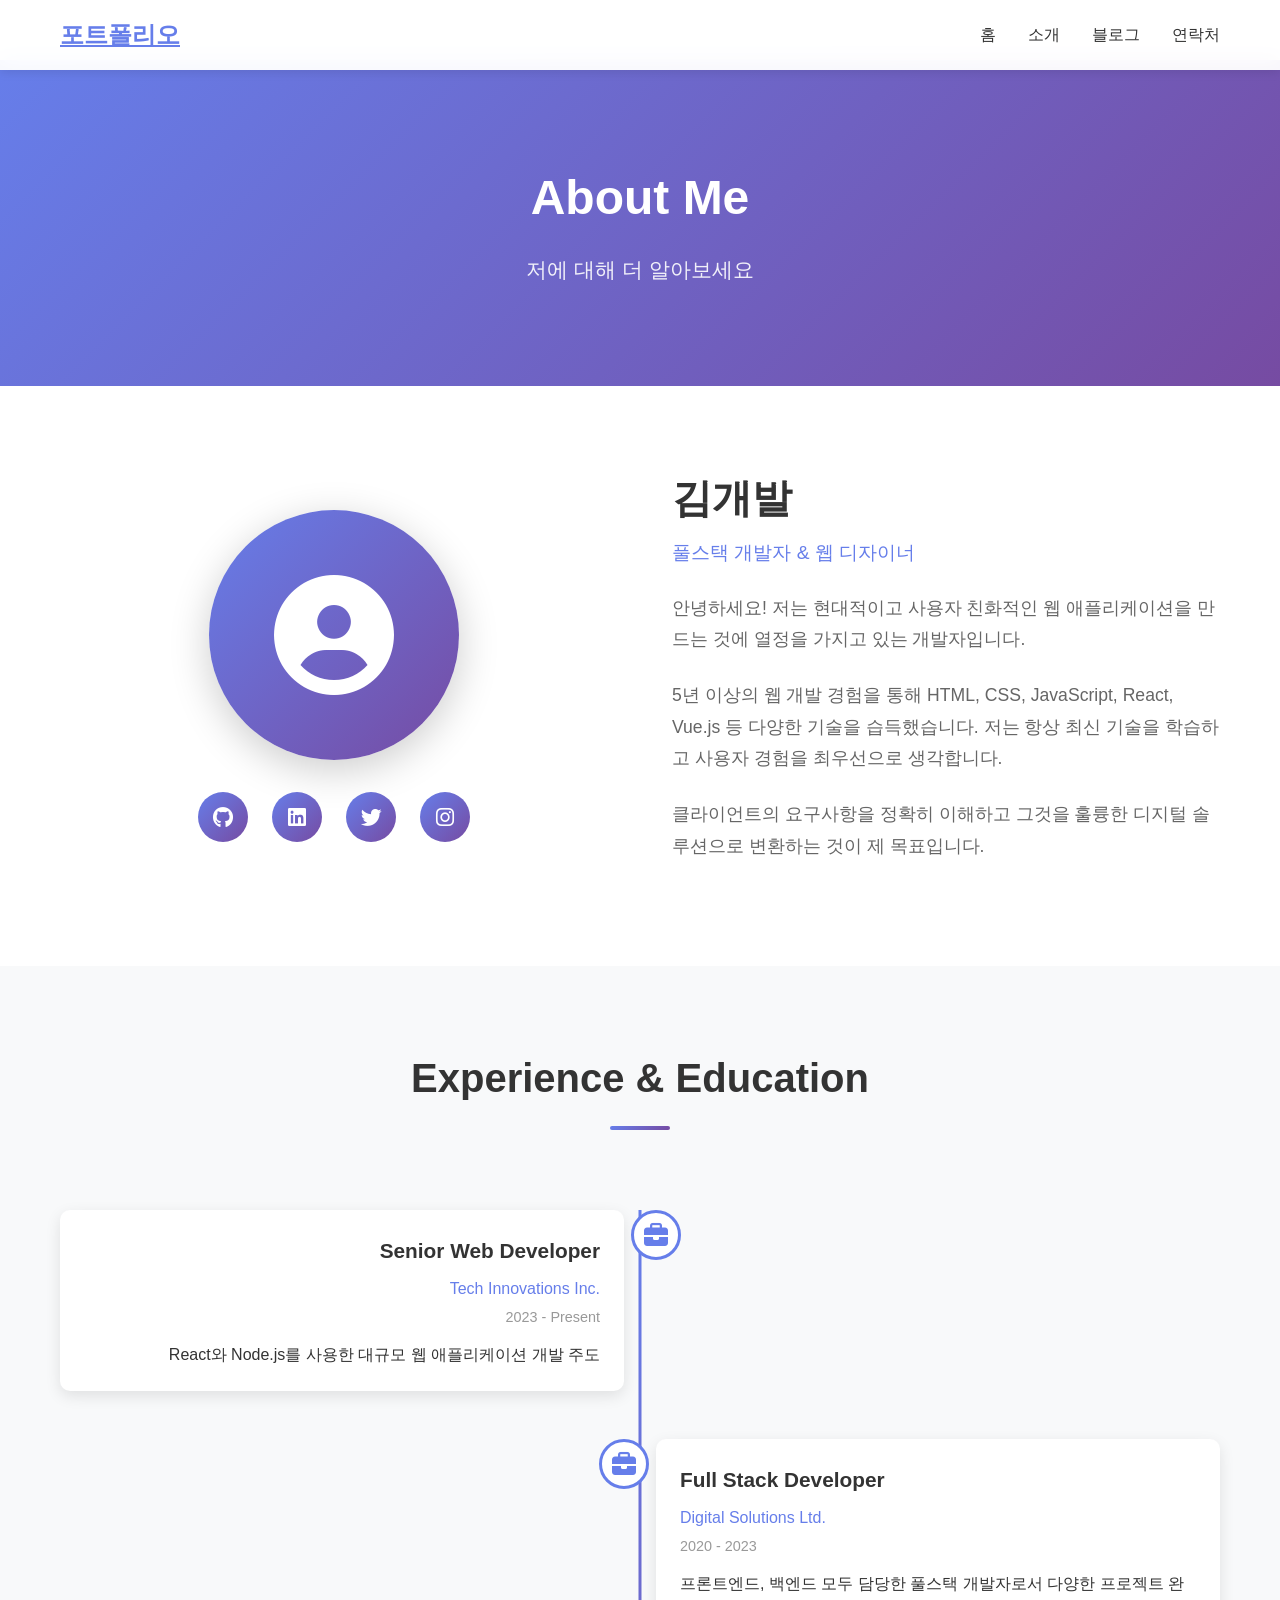
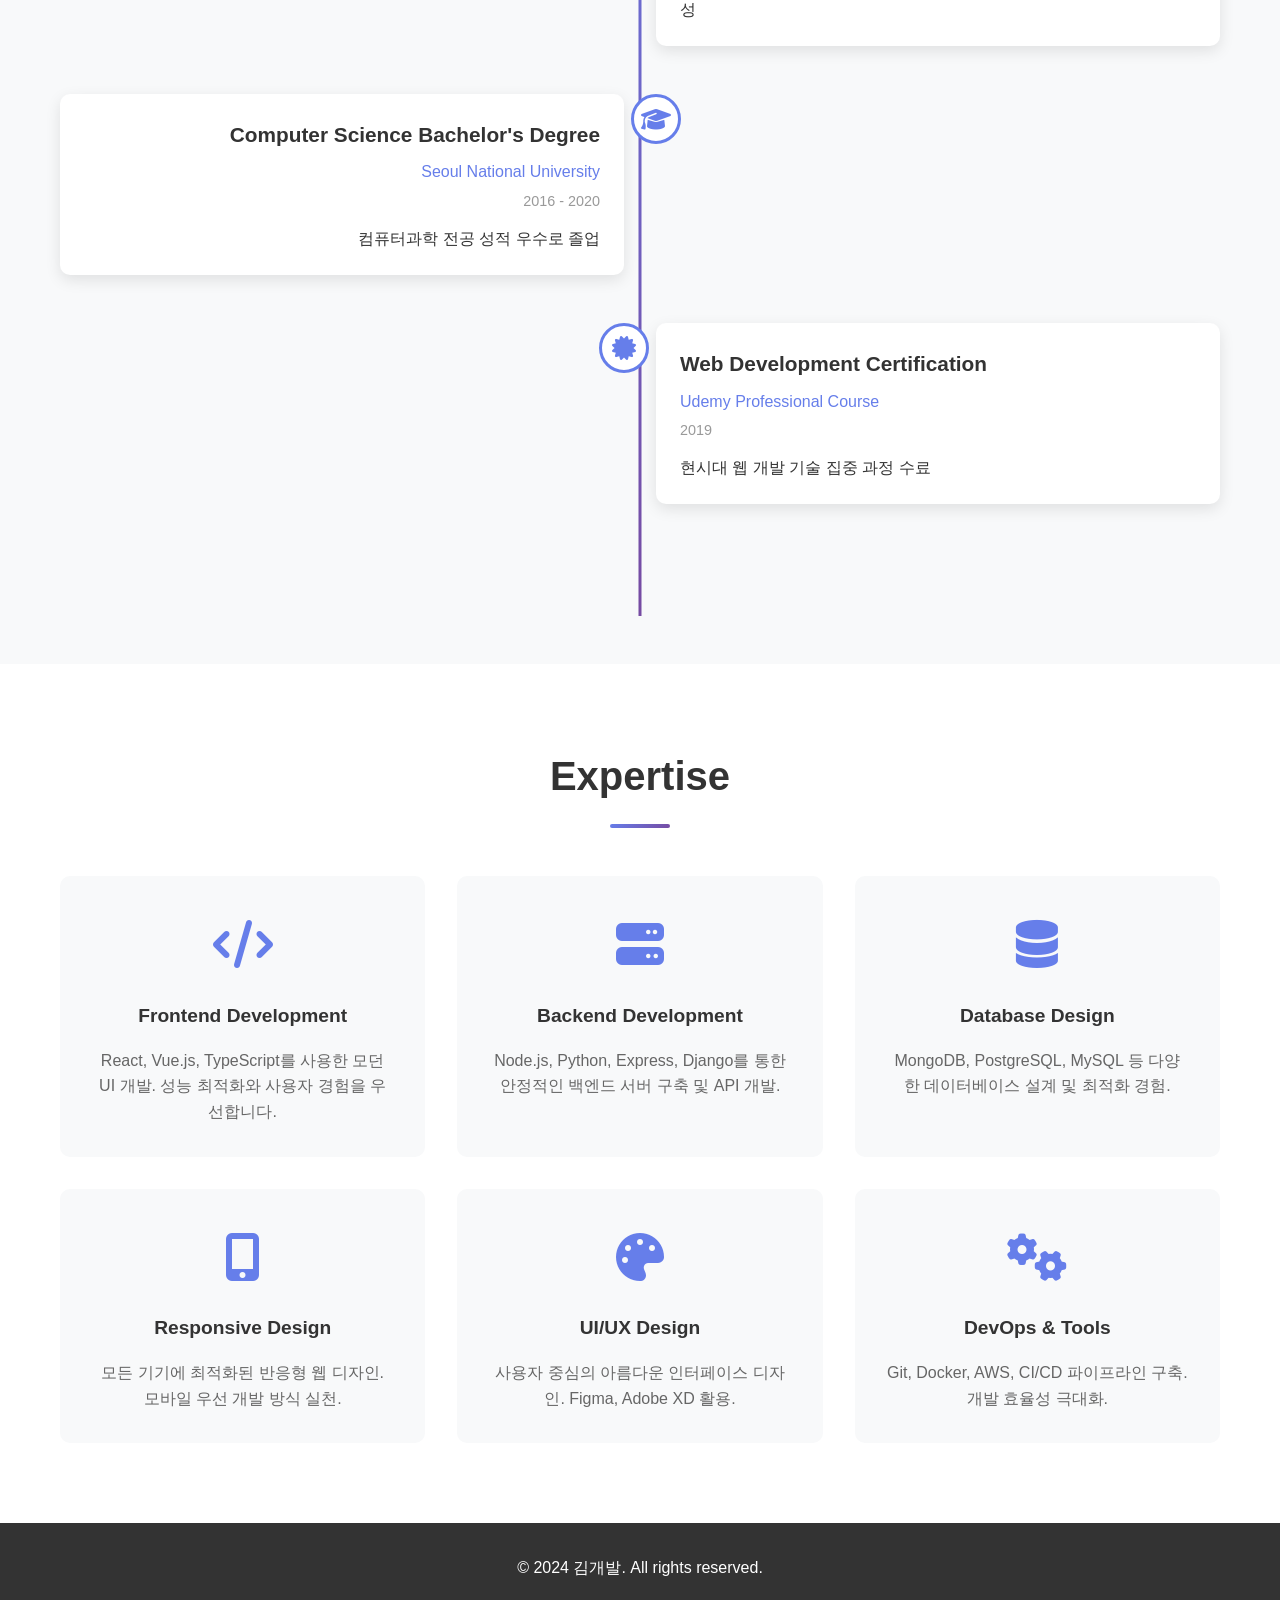
==== about.html @ 63e697e4 "first commit" ====
<!DOCTYPE html>
<html lang="ko">
<head>
    <meta charset="UTF-8">
    <meta name="viewport" content="width=device-width, initial-scale=1.0">
    <title>About Me | 포트폴리오</title>
    <link rel="stylesheet" href="https://cdnjs.cloudflare.com/ajax/libs/font-awesome/6.4.0/css/all.min.css">
    <link rel="stylesheet" href="styles.css">
    <link rel="stylesheet" href="css/pages.css">
</head>
<body>
    <!-- 네비게이션 바 -->
    <nav class="navbar">
        <div class="container">
            <a href="index.html" class="logo">포트폴리오</a>
            <ul class="nav-links">
                <li><a href="index.html">홈</a></li>
                <li><a href="about.html" class="active">소개</a></li>
                <li><a href="blog.html">블로그</a></li>
                <li><a href="contact.html">연락처</a></li>
            </ul>
        </div>
    </nav>

    <!-- 페이지 헤더 -->
    <section class="page-header">
        <h1>About Me</h1>
        <p>저에 대해 더 알아보세요</p>
    </section>

    <main>
        <!-- 개인 소개 -->
        <section class="about-detail">
            <div class="container">
                <div class="about-grid">
                    <div class="about-left">
                        <div class="profile-image-large">
                            <i class="fas fa-user-circle"></i>
                        </div>
                        <div class="social-links-about">
                            <a href="#" class="social-link-about"><i class="fab fa-github"></i></a>
                            <a href="#" class="social-link-about"><i class="fab fa-linkedin"></i></a>
                            <a href="#" class="social-link-about"><i class="fab fa-twitter"></i></a>
                            <a href="#" class="social-link-about"><i class="fab fa-instagram"></i></a>
                        </div>
                    </div>
                    <div class="about-right">
                        <h2>김개발</h2>
                        <p class="sub-title">풀스택 개발자 & 웹 디자이너</p>
                        <p class="description">
                            안녕하세요! 저는 현대적이고 사용자 친화적인 웹 애플리케이션을 만드는 것에 열정을 가지고 있는 개발자입니다.
                        </p>
                        <p class="description">
                            5년 이상의 웹 개발 경험을 통해 HTML, CSS, JavaScript, React, Vue.js 등 다양한 기술을 습득했습니다. 저는 항상 최신 기술을 학습하고 사용자 경험을 최우선으로 생각합니다.
                        </p>
                        <p class="description">
                            클라이언트의 요구사항을 정확히 이해하고 그것을 훌륭한 디지털 솔루션으로 변환하는 것이 제 목표입니다.
                        </p>
                    </div>
                </div>
            </div>
        </section>

        <!-- 경력 및 교육 -->
        <section class="timeline-section">
            <div class="container">
                <h2 class="section-title">Experience & Education</h2>
                <div class="timeline">
                    <div class="timeline-item">
                        <div class="timeline-marker">
                            <i class="fas fa-briefcase"></i>
                        </div>
                        <div class="timeline-content">
                            <h3>Senior Web Developer</h3>
                            <p class="timeline-company">Tech Innovations Inc.</p>
                            <p class="timeline-date">2023 - Present</p>
                            <p>React와 Node.js를 사용한 대규모 웹 애플리케이션 개발 주도</p>
                        </div>
                    </div>

                    <div class="timeline-item">
                        <div class="timeline-marker">
                            <i class="fas fa-briefcase"></i>
                        </div>
                        <div class="timeline-content">
                            <h3>Full Stack Developer</h3>
                            <p class="timeline-company">Digital Solutions Ltd.</p>
                            <p class="timeline-date">2020 - 2023</p>
                            <p>프론트엔드, 백엔드 모두 담당한 풀스택 개발자로서 다양한 프로젝트 완성</p>
                        </div>
                    </div>

                    <div class="timeline-item">
                        <div class="timeline-marker">
                            <i class="fas fa-graduation-cap"></i>
                        </div>
                        <div class="timeline-content">
                            <h3>Computer Science Bachelor's Degree</h3>
                            <p class="timeline-company">Seoul National University</p>
                            <p class="timeline-date">2016 - 2020</p>
                            <p>컴퓨터과학 전공 성적 우수로 졸업</p>
                        </div>
                    </div>

                    <div class="timeline-item">
                        <div class="timeline-marker">
                            <i class="fas fa-certificate"></i>
                        </div>
                        <div class="timeline-content">
                            <h3>Web Development Certification</h3>
                            <p class="timeline-company">Udemy Professional Course</p>
                            <p class="timeline-date">2019</p>
                            <p>현시대 웹 개발 기술 집중 과정 수료</p>
                        </div>
                    </div>
                </div>
            </div>
        </section>

        <!-- 전문 분야 -->
        <section class="expertise-section">
            <div class="container">
                <h2 class="section-title">Expertise</h2>
                <div class="expertise-grid">
                    <div class="expertise-item">
                        <div class="expertise-icon">
                            <i class="fas fa-code"></i>
                        </div>
                        <h3>Frontend Development</h3>
                        <p>React, Vue.js, TypeScript를 사용한 모던 UI 개발. 성능 최적화와 사용자 경험을 우선합니다.</p>
                    </div>

                    <div class="expertise-item">
                        <div class="expertise-icon">
                            <i class="fas fa-server"></i>
                        </div>
                        <h3>Backend Development</h3>
                        <p>Node.js, Python, Express, Django를 통한 안정적인 백엔드 서버 구축 및 API 개발.</p>
                    </div>

                    <div class="expertise-item">
                        <div class="expertise-icon">
                            <i class="fas fa-database"></i>
                        </div>
                        <h3>Database Design</h3>
                        <p>MongoDB, PostgreSQL, MySQL 등 다양한 데이터베이스 설계 및 최적화 경험.</p>
                    </div>

                    <div class="expertise-item">
                        <div class="expertise-icon">
                            <i class="fas fa-mobile-alt"></i>
                        </div>
                        <h3>Responsive Design</h3>
                        <p>모든 기기에 최적화된 반응형 웹 디자인. 모바일 우선 개발 방식 실천.</p>
                    </div>

                    <div class="expertise-item">
                        <div class="expertise-icon">
                            <i class="fas fa-palette"></i>
                        </div>
                        <h3>UI/UX Design</h3>
                        <p>사용자 중심의 아름다운 인터페이스 디자인. Figma, Adobe XD 활용.</p>
                    </div>

                    <div class="expertise-item">
                        <div class="expertise-icon">
                            <i class="fas fa-cogs"></i>
                        </div>
                        <h3>DevOps & Tools</h3>
                        <p>Git, Docker, AWS, CI/CD 파이프라인 구축. 개발 효율성 극대화.</p>
                    </div>
                </div>
            </div>
        </section>
    </main>

    <!-- 푸터 -->
    <footer class="footer">
        <div class="container">
            <p>&copy; 2024 김개발. All rights reserved.</p>
        </div>
    </footer>

    <script src="js/common.js"></script>
</body>
</html>
---- styles.css ----
* {
    margin: 0;
    padding: 0;
    box-sizing: border-box;
}

body {
    font-family: 'Segoe UI', Tahoma, Geneva, Verdana, sans-serif;
    line-height: 1.6;
    color: #333;
    background-color: #f8f9fa;
}

.container {
    max-width: 1200px;
    margin: 0 auto;
    padding: 0 20px;
}

/* 네비게이션 바 */
.navbar {
    position: fixed;
    top: 0;
    width: 100%;
    background: rgba(255, 255, 255, 0.95);
    backdrop-filter: blur(10px);
    padding: 1rem 0;
    z-index: 1000;
    box-shadow: 0 2px 10px rgba(0, 0, 0, 0.1);
}

.navbar .container {
    display: flex;
    justify-content: space-between;
    align-items: center;
}

.logo {
    font-size: 1.5rem;
    font-weight: bold;
    color: #667eea;
}

.nav-links {
    display: flex;
    list-style: none;
    gap: 2rem;
}

.nav-links a {
    text-decoration: none;
    color: #333;
    font-weight: 500;
    transition: color 0.3s ease;
}

.nav-links a:hover {
    color: #667eea;
}

/* 히어로 섹션 */
.hero {
    background: linear-gradient(135deg, #667eea 0%, #764ba2 100%);
    color: white;
    padding: 150px 20px 100px;
    text-align: center;
    margin-top: 60px;
    min-height: 600px;
    display: flex;
    align-items: center;
    justify-content: center;
}

.hero-content {
    animation: slideInDown 0.8s ease-out;
}

.hero-title {
    font-size: 3.5rem;
    margin-bottom: 1rem;
    font-weight: bold;
}

.hero-subtitle {
    font-size: 1.5rem;
    margin-bottom: 2rem;
    opacity: 0.9;
}

.cta-button {
    display: inline-block;
    padding: 12px 40px;
    background-color: white;
    color: #667eea;
    text-decoration: none;
    border-radius: 50px;
    font-weight: bold;
    transition: transform 0.3s ease, box-shadow 0.3s ease;
    box-shadow: 0 5px 20px rgba(0, 0, 0, 0.2);
}

.cta-button:hover {
    transform: translateY(-3px);
    box-shadow: 0 10px 30px rgba(0, 0, 0, 0.3);
}

/* 섹션 제목 */
.section-title {
    font-size: 2.5rem;
    text-align: center;
    margin-bottom: 3rem;
    color: #333;
    position: relative;
}

.section-title::after {
    content: '';
    display: block;
    width: 60px;
    height: 4px;
    background: linear-gradient(135deg, #667eea 0%, #764ba2 100%);
    margin: 1rem auto 0;
    border-radius: 2px;
}

/* 소개 섹션 */
.about {
    padding: 80px 20px;
    background: white;
}

.about-content {
    display: grid;
    grid-template-columns: 1fr 1fr;
    gap: 4rem;
    align-items: center;
}

.about-text p {
    font-size: 1.1rem;
    margin-bottom: 1.5rem;
    color: #666;
    line-height: 1.8;
}

.about-stats {
    display: grid;
    grid-template-columns: 1fr 1fr 1fr;
    gap: 2rem;
}

.stat {
    text-align: center;
    padding: 2rem;
    background: #f8f9fa;
    border-radius: 10px;
    transition: transform 0.3s ease, box-shadow 0.3s ease;
}

.stat:hover {
    transform: translateY(-5px);
    box-shadow: 0 10px 30px rgba(102, 126, 234, 0.2);
}

.stat-number {
    font-size: 2.5rem;
    font-weight: bold;
    color: #667eea;
    margin-bottom: 0.5rem;
}

.stat-label {
    color: #666;
    font-size: 1rem;
}

/* 프로젝트 섹션 */
.projects {
    padding: 80px 20px;
    background: #f8f9fa;
}

.projects-grid {
    display: grid;
    grid-template-columns: repeat(auto-fit, minmax(320px, 1fr));
    gap: 2rem;
}

.project-card {
    background: white;
    border-radius: 10px;
    overflow: hidden;
    transition: transform 0.3s ease, box-shadow 0.3s ease;
    box-shadow: 0 5px 15px rgba(0, 0, 0, 0.1);
    display: flex;
    flex-direction: column;
}

.project-card:hover {
    transform: translateY(-10px);
    box-shadow: 0 15px 40px rgba(0, 0, 0, 0.15);
}

.project-image {
    height: 200px;
    background: linear-gradient(135deg, #667eea 0%, #764ba2 100%);
}

.project-card h3 {
    padding: 1.5rem 1.5rem 0.5rem;
    font-size: 1.3rem;
    color: #333;
}

.project-card p {
    padding: 0 1.5rem;
    color: #666;
    flex-grow: 1;
    margin-bottom: 1rem;
}

.project-tags {
    display: flex;
    flex-wrap: wrap;
    gap: 0.5rem;
    padding: 0 1.5rem;
    margin-bottom: 1rem;
}

.tag {
    display: inline-block;
    padding: 0.4rem 0.8rem;
    background: #e9ecef;
    color: #667eea;
    border-radius: 20px;
    font-size: 0.85rem;
    font-weight: 500;
}

.project-link {
    display: inline-block;
    margin: 0 1.5rem 1.5rem;
    padding: 0.8rem 1.5rem;
    background: linear-gradient(135deg, #667eea 0%, #764ba2 100%);
    color: white;
    text-decoration: none;
    border-radius: 5px;
    transition: opacity 0.3s ease;
    text-align: center;
}

.project-link:hover {
    opacity: 0.9;
}

/* 기술 섹션 */
.skills {
    padding: 80px 20px;
    background: white;
}

.skills-grid {
    display: grid;
    grid-template-columns: repeat(auto-fit, minmax(280px, 1fr));
    gap: 3rem;
}

.skill-category h3 {
    font-size: 1.3rem;
    margin-bottom: 1.5rem;
    color: #667eea;
}

.skill-items {
    display: flex;
    flex-wrap: wrap;
    gap: 0.8rem;
}

.skill-item {
    padding: 0.6rem 1.2rem;
    background: #f0f3ff;
    color: #667eea;
    border-radius: 5px;
    font-weight: 500;
    transition: all 0.3s ease;
    border: 2px solid #e9ecef;
}

.skill-item:hover {
    background: #667eea;
    color: white;
    transform: translateY(-3px);
}

/* 연락처 섹션 */
.contact {
    padding: 80px 20px;
    background: #f8f9fa;
}

.contact-content {
    text-align: center;
}

.contact-intro {
    font-size: 1.2rem;
    color: #666;
    margin-bottom: 3rem;
}

.contact-methods {
    display: grid;
    grid-template-columns: repeat(auto-fit, minmax(250px, 1fr));
    gap: 2rem;
    margin-bottom: 3rem;
}

.contact-item {
    padding: 2rem;
    background: white;
    border-radius: 10px;
    box-shadow: 0 5px 15px rgba(0, 0, 0, 0.1);
}

.contact-item i {
    font-size: 2rem;
    color: #667eea;
    margin-bottom: 1rem;
}

.contact-item a {
    color: #333;
    text-decoration: none;
    font-weight: 500;
    transition: color 0.3s ease;
}

.contact-item a:hover {
    color: #667eea;
}

.social-links {
    display: flex;
    justify-content: center;
    gap: 1.5rem;
    margin-top: 2rem;
}

.social-link {
    display: inline-flex;
    align-items: center;
    justify-content: center;
    width: 50px;
    height: 50px;
    background: linear-gradient(135deg, #667eea 0%, #764ba2 100%);
    color: white;
    border-radius: 50%;
    text-decoration: none;
    transition: transform 0.3s ease;
    font-size: 1.3rem;
}

.social-link:hover {
    transform: translateY(-5px) scale(1.1);
}

/* 푸터 */
.footer {
    background: #333;
    color: white;
    text-align: center;
    padding: 2rem;
}

/* 애니메이션 */
@keyframes slideInDown {
    from {
        opacity: 0;
        transform: translateY(-30px);
    }
    to {
        opacity: 1;
        transform: translateY(0);
    }
}

/* 반응형 디자인 */
@media (max-width: 768px) {
    .hero-title {
        font-size: 2rem;
    }

    .hero-subtitle {
        font-size: 1.1rem;
    }

    .about-content {
        grid-template-columns: 1fr;
    }

    .about-stats {
        grid-template-columns: 1fr;
    }

    .nav-links {
        gap: 1rem;
        font-size: 0.9rem;
    }

    .section-title {
        font-size: 2rem;
    }

    .hero {
        margin-top: 70px;
        min-height: 400px;
        padding: 100px 20px 60px;
    }
}
---- css/pages.css ----
/* 페이지별 추가 스타일 */

/* 페이지 헤더 */
.page-header {
    background: linear-gradient(135deg, #667eea 0%, #764ba2 100%);
    color: white;
    padding: 100px 20px;
    text-align: center;
    margin-top: 60px;
}

.page-header h1 {
    font-size: 3rem;
    margin-bottom: 1rem;
    font-weight: bold;
}

.page-header p {
    font-size: 1.3rem;
    opacity: 0.9;
}

/* About 페이지 */
.about-detail {
    padding: 80px 20px;
    background: white;
}

.about-grid {
    display: grid;
    grid-template-columns: 1fr 1fr;
    gap: 4rem;
    align-items: center;
}

.about-left {
    display: flex;
    flex-direction: column;
    align-items: center;
    gap: 2rem;
}

.profile-image-large {
    width: 250px;
    height: 250px;
    border-radius: 50%;
    background: linear-gradient(135deg, #667eea 0%, #764ba2 100%);
    display: flex;
    align-items: center;
    justify-content: center;
    color: white;
    font-size: 120px;
    box-shadow: 0 10px 40px rgba(0, 0, 0, 0.2);
}

.about-right h2 {
    font-size: 2.5rem;
    margin-bottom: 0.5rem;
}

.sub-title {
    font-size: 1.2rem;
    color: #667eea;
    margin-bottom: 1.5rem;
    font-weight: 500;
}

.description {
    color: #666;
    font-size: 1.1rem;
    line-height: 1.8;
    margin-bottom: 1.5rem;
}

.social-links-about {
    display: flex;
    gap: 1.5rem;
}

.social-link-about {
    display: inline-flex;
    align-items: center;
    justify-content: center;
    width: 50px;
    height: 50px;
    background: linear-gradient(135deg, #667eea 0%, #764ba2 100%);
    color: white;
    border-radius: 50%;
    text-decoration: none;
    transition: transform 0.3s ease;
    font-size: 1.3rem;
}

.social-link-about:hover {
    transform: translateY(-5px) scale(1.1);
}

/* 타임라인 */
.timeline-section {
    padding: 80px 20px;
    background: #f8f9fa;
}

.timeline {
    position: relative;
    padding: 2rem 0;
}

.timeline::before {
    content: '';
    position: absolute;
    left: 50%;
    transform: translateX(-50%);
    width: 3px;
    height: 100%;
    background: linear-gradient(180deg, #667eea 0%, #764ba2 100%);
}

.timeline-item {
    display: grid;
    grid-template-columns: 1fr 1fr;
    gap: 2rem;
    margin-bottom: 3rem;
    position: relative;
}

.timeline-item:nth-child(odd) .timeline-marker {
    grid-column: 2;
    justify-self: start;
    margin-left: -25px;
}

.timeline-item:nth-child(even) .timeline-marker {
    grid-column: 1;
    justify-self: end;
    margin-right: -25px;
}

.timeline-item:nth-child(odd) .timeline-content {
    grid-column: 1;
    text-align: right;
}

.timeline-item:nth-child(even) .timeline-content {
    grid-column: 2;
    text-align: left;
}

.timeline-marker {
    width: 50px;
    height: 50px;
    background: white;
    border: 3px solid #667eea;
    border-radius: 50%;
    display: flex;
    align-items: center;
    justify-content: center;
    color: #667eea;
    font-size: 1.5rem;
    z-index: 1;
    grid-row: 1;
}

.timeline-content {
    padding: 1.5rem;
    background: white;
    border-radius: 10px;
    box-shadow: 0 5px 15px rgba(0, 0, 0, 0.1);
}

.timeline-content h3 {
    font-size: 1.3rem;
    margin-bottom: 0.5rem;
    color: #333;
}

.timeline-company {
    color: #667eea;
    font-weight: 500;
    margin-bottom: 0.3rem;
}

.timeline-date {
    color: #999;
    font-size: 0.9rem;
    margin-bottom: 0.8rem;
}

/* 전문 분야 */
.expertise-section {
    padding: 80px 20px;
    background: white;
}

.expertise-grid {
    display: grid;
    grid-template-columns: repeat(auto-fit, minmax(280px, 1fr));
    gap: 2rem;
}

.expertise-item {
    text-align: center;
    padding: 2rem;
    background: #f8f9fa;
    border-radius: 10px;
    transition: transform 0.3s ease, box-shadow 0.3s ease;
}

.expertise-item:hover {
    transform: translateY(-10px);
    box-shadow: 0 15px 40px rgba(102, 126, 234, 0.15);
}

.expertise-icon {
    font-size: 3rem;
    color: #667eea;
    margin-bottom: 1rem;
}

.expertise-item h3 {
    font-size: 1.2rem;
    margin-bottom: 1rem;
    color: #333;
}

.expertise-item p {
    color: #666;
    line-height: 1.6;
}

/* Blog 페이지 */
.blog-section {
    padding: 80px 20px;
    background: white;
}

.blog-grid {
    display: grid;
    grid-template-columns: repeat(auto-fill, minmax(300px, 1fr));
    gap: 2rem;
}

.blog-card {
    background: white;
    border-radius: 10px;
    overflow: hidden;
    box-shadow: 0 5px 15px rgba(0, 0, 0, 0.1);
    transition: transform 0.3s ease, box-shadow 0.3s ease;
    display: flex;
    flex-direction: column;
}

.blog-card:hover {
    transform: translateY(-10px);
    box-shadow: 0 15px 40px rgba(0, 0, 0, 0.15);
}

.blog-image {
    height: 200px;
    background: linear-gradient(135deg, #667eea 0%, #764ba2 100%);
}

.blog-content {
    padding: 1.5rem;
    flex-grow: 1;
    display: flex;
    flex-direction: column;
}

.blog-meta {
    display: flex;
    gap: 1rem;
    margin-bottom: 1rem;
    font-size: 0.85rem;
}

.blog-category {
    display: inline-block;
    padding: 0.3rem 0.8rem;
    background: #e9ecef;
    color: #667eea;
    border-radius: 20px;
    font-weight: 500;
}

.blog-date {
    color: #999;
}

.blog-card h2 {
    font-size: 1.3rem;
    margin-bottom: 0.8rem;
    color: #333;
}

.blog-card p {
    color: #666;
    margin-bottom: 1.2rem;
    flex-grow: 1;
}

.read-more {
    color: #667eea;
    text-decoration: none;
    font-weight: 500;
    transition: color 0.3s ease;
}

.read-more:hover {
    color: #764ba2;
}

/* 뉴스레터 */
.newsletter-section {
    padding: 80px 20px;
    background: linear-gradient(135deg, #667eea 0%, #764ba2 100%);
    text-align: center;
    color: white;
}

.newsletter-content h2 {
    font-size: 2.5rem;
    margin-bottom: 1rem;
}

.newsletter-content p {
    font-size: 1.1rem;
    margin-bottom: 2rem;
    opacity: 0.9;
}

.newsletter-form {
    display: flex;
    gap: 1rem;
    max-width: 500px;
    margin: 0 auto;
}

.newsletter-form input {
    flex: 1;
    padding: 0.8rem 1.2rem;
    border: none;
    border-radius: 5px;
}

.btn-subscribe {
    padding: 0.8rem 2rem;
    background: white;
    color: #667eea;
    border: none;
    border-radius: 5px;
    font-weight: bold;
    cursor: pointer;
    transition: transform 0.3s ease;
}

.btn-subscribe:hover {
    transform: translateY(-2px);
}

/* Contact 페이지 */
.contact-detail {
    padding: 80px 20px;
    background: white;
}

.contact-grid {
    display: grid;
    grid-template-columns: 1fr 1fr;
    gap: 4rem;
}

.contact-info h2 {
    font-size: 2rem;
    margin-bottom: 2rem;
    color: #333;
}

.info-item {
    display: flex;
    gap: 1.5rem;
    margin-bottom: 2rem;
}

.info-icon {
    font-size: 2rem;
    color: #667eea;
    display: flex;
    align-items: center;
}

.info-content h3 {
    font-size: 1.1rem;
    margin-bottom: 0.5rem;
    color: #333;
}

.info-content a,
.info-content p {
    color: #666;
    text-decoration: none;
}

.info-content a:hover {
    color: #667eea;
}

.social-links-contact {
    display: flex;
    gap: 1rem;
    margin-top: 2rem;
}

.social-contact-link {
    display: inline-flex;
    align-items: center;
    justify-content: center;
    width: 50px;
    height: 50px;
    background: linear-gradient(135deg, #667eea 0%, #764ba2 100%);
    color: white;
    border-radius: 50%;
    text-decoration: none;
    transition: transform 0.3s ease;
}

.social-contact-link:hover {
    transform: translateY(-5px) scale(1.1);
}

/* Contact 폼 */
.contact-form-wrapper h2 {
    font-size: 2rem;
    margin-bottom: 2rem;
    color: #333;
}

.contact-form {
    background: #f8f9fa;
    padding: 2rem;
    border-radius: 10px;
}

.form-group {
    margin-bottom: 1.5rem;
}

.form-group label {
    display: block;
    margin-bottom: 0.5rem;
    font-weight: 500;
    color: #333;
}

.form-group input,
.form-group textarea {
    width: 100%;
    padding: 0.8rem;
    border: 1px solid #ddd;
    border-radius: 5px;
    font-family: inherit;
    font-size: 1rem;
    transition: border-color 0.3s ease;
}

.form-group input:focus,
.form-group textarea:focus {
    outline: none;
    border-color: #667eea;
}

.btn-submit {
    width: 100%;
    padding: 1rem;
    background: linear-gradient(135deg, #667eea 0%, #764ba2 100%);
    color: white;
    border: none;
    border-radius: 5px;
    font-weight: bold;
    font-size: 1rem;
    cursor: pointer;
    transition: transform 0.3s ease;
}

.btn-submit:hover {
    transform: translateY(-2px);
}

.form-message {
    margin-top: 1rem;
    padding: 1rem;
    border-radius: 5px;
    text-align: center;
    display: none;
}

.form-message.success {
    display: block;
    background: #d4edda;
    color: #155724;
    border: 1px solid #c3e6cb;
}

.form-message.error {
    display: block;
    background: #f8d7da;
    color: #721c24;
    border: 1px solid #f5c6cb;
}

/* FAQ */
.faq-section {
    padding: 80px 20px;
    background: #f8f9fa;
}

.faq-grid {
    display: grid;
    grid-template-columns: repeat(auto-fit, minmax(350px, 1fr));
    gap: 2rem;
}

.faq-item {
    background: white;
    border-radius: 10px;
    overflow: hidden;
    box-shadow: 0 5px 15px rgba(0, 0, 0, 0.1);
}

.faq-question {
    padding: 1.5rem;
    background: white;
    cursor: pointer;
    display: flex;
    justify-content: space-between;
    align-items: center;
    transition: background 0.3s ease;
}

.faq-question:hover {
    background: #f8f9fa;
}

.faq-question h3 {
    margin: 0;
    font-size: 1.1rem;
    color: #333;
}

.faq-question i {
    color: #667eea;
    transition: transform 0.3s ease;
}

.faq-item.active .faq-question i {
    transform: rotate(180deg);
}

.faq-answer {
    padding: 0 1.5rem 1.5rem;
    max-height: 0;
    overflow: hidden;
    transition: max-height 0.3s ease;
}

.faq-item.active .faq-answer {
    max-height: 500px;
}

.faq-answer p {
    color: #666;
    margin: 0;
    line-height: 1.6;
}

/* 프로젝트 상세 페이지 */
.project-header {
    position: relative;
    padding: 100px 20px 0;
    margin-top: 60px;
}

.project-hero {
    height: 300px;
    margin-bottom: 3rem;
    border-radius: 10px;
}

.project-title-section h1 {
    font-size: 2.5rem;
    margin-bottom: 0.5rem;
    color: #333;
}

.project-subtitle {
    font-size: 1.2rem;
    color: #666;
}

.project-detail {
    padding: 80px 20px;
    background: white;
}

.project-content {
    display: grid;
    grid-template-columns: 1fr 350px;
    gap: 3rem;
}

.project-main h2 {
    font-size: 2rem;
    margin-bottom: 1rem;
    color: #333;
}

.project-main h3 {
    font-size: 1.3rem;
    margin-top: 2rem;
    margin-bottom: 1rem;
    color: #333;
}

.project-main p {
    color: #666;
    line-height: 1.8;
    margin-bottom: 1rem;
}

.features-list {
    list-style: none;
    padding: 0;
    margin-bottom: 2rem;
}

.features-list li {
    padding: 0.8rem 0;
    color: #666;
    display: flex;
    gap: 1rem;
    align-items: center;
}

.features-list i {
    color: #667eea;
    font-size: 1.1rem;
}

.tech-stack {
    display: flex;
    flex-wrap: wrap;
    gap: 0.8rem;
    margin-bottom: 2rem;
}

.tech-badge {
    display: inline-block;
    padding: 0.5rem 1rem;
    background: #e9ecef;
    color: #667eea;
    border-radius: 20px;
    font-size: 0.9rem;
    font-weight: 500;
}

.challenges {
    display: flex;
    flex-direction: column;
    gap: 1.5rem;
}

.challenge-item {
    padding: 1.5rem;
    background: #f8f9fa;
    border-radius: 10px;
    border-left: 4px solid #667eea;
}

.challenge-item h4 {
    margin: 0 0 0.5rem 0;
    color: #333;
}

.challenge-item p {
    margin: 0;
    color: #666;
    font-size: 0.95rem;
}

/* 프로젝트 사이드바 */
.project-sidebar {
    display: flex;
    flex-direction: column;
    gap: 2rem;
}

.project-info-box {
    background: #f8f9fa;
    padding: 1.5rem;
    border-radius: 10px;
}

.project-info-box h3 {
    font-size: 1.2rem;
    margin-bottom: 1rem;
    color: #333;
}

.info-row {
    display: grid;
    grid-template-columns: 1fr 1fr;
    gap: 1rem;
    margin-bottom: 0.8rem;
    padding-bottom: 0.8rem;
    border-bottom: 1px solid #e9ecef;
}

.info-row:last-child {
    border-bottom: none;
}

.info-row .label {
    font-weight: 500;
    color: #667eea;
}

.info-row .value {
    color: #666;
}

.project-links {
    display: flex;
    flex-direction: column;
    gap: 1rem;
}

.project-link-btn {
    display: flex;
    align-items: center;
    justify-content: center;
    gap: 0.5rem;
    padding: 1rem;
    background: linear-gradient(135deg, #667eea 0%, #764ba2 100%);
    color: white;
    text-decoration: none;
    border-radius: 5px;
    font-weight: 500;
    transition: transform 0.3s ease;
}

.project-link-btn:hover {
    transform: translateY(-2px);
}

.project-results {
    background: white;
    padding: 1.5rem;
    border-radius: 10px;
    border: 2px solid #e9ecef;
}

.project-results h3 {
    font-size: 1.2rem;
    margin-bottom: 1rem;
    color: #333;
}

.result-item {
    text-align: center;
    margin-bottom: 1rem;
}

.result-item:last-child {
    margin-bottom: 0;
}

.result-number {
    font-size: 1.5rem;
    font-weight: bold;
    color: #667eea;
    display: block;
    margin-bottom: 0.3rem;
}

.result-label {
    color: #666;
    font-size: 0.9rem;
}

/* 관련 프로젝트 */
.related-projects {
    padding: 80px 20px;
    background: #f8f9fa;
}

.related-projects-grid {
    display: grid;
    grid-template-columns: repeat(auto-fit, minmax(250px, 1fr));
    gap: 2rem;
}

.related-project-card {
    background: white;
    border-radius: 10px;
    overflow: hidden;
    text-decoration: none;
    transition: transform 0.3s ease, box-shadow 0.3s ease;
    box-shadow: 0 5px 15px rgba(0, 0, 0, 0.1);
}

.related-project-card:hover {
    transform: translateY(-10px);
    box-shadow: 0 15px 40px rgba(0, 0, 0, 0.15);
}

.related-project-image {
    height: 150px;
    background: linear-gradient(135deg, #667eea 0%, #764ba2 100%);
}

.related-project-card h3 {
    padding: 1.5rem;
    margin: 0;
    color: #333;
    text-align: center;
}

/* 반응형 */
@media (max-width: 768px) {
    .about-grid {
        grid-template-columns: 1fr;
    }

    .page-header h1 {
        font-size: 2rem;
    }

    .timeline::before {
        left: 20px;
    }

    .timeline-item {
        grid-template-columns: 1fr;
    }

    .timeline-item:nth-child(odd) .timeline-marker,
    .timeline-item:nth-child(even) .timeline-marker {
        grid-column: 1;
        justify-self: start;
        margin-left: -40px;
    }

    .timeline-item:nth-child(odd) .timeline-content,
    .timeline-item:nth-child(even) .timeline-content {
        grid-column: 1;
        text-align: left;
        margin-left: 40px;
    }

    .contact-grid {
        grid-template-columns: 1fr;
    }

    .newsletter-form {
        flex-direction: column;
    }

    .project-content {
        grid-template-columns: 1fr;
    }

    .faq-grid {
        grid-template-columns: 1fr;
    }
}
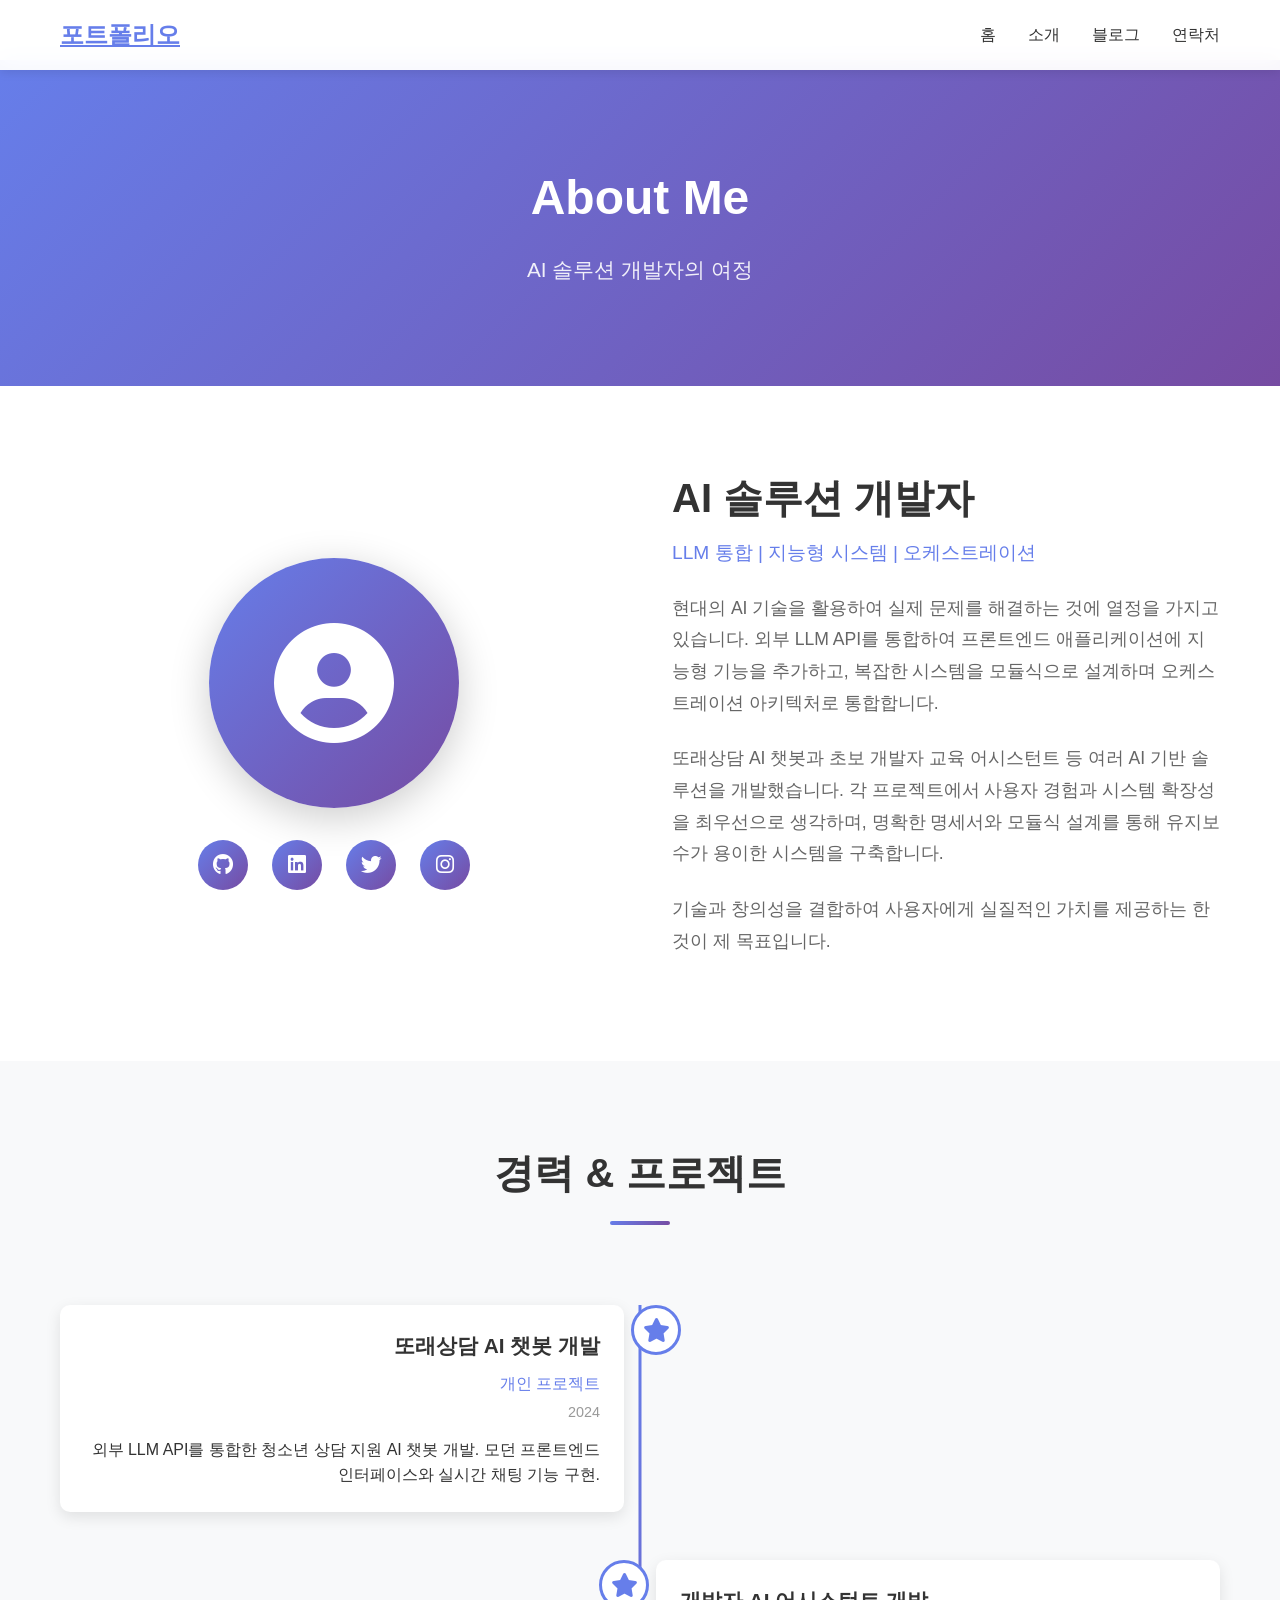
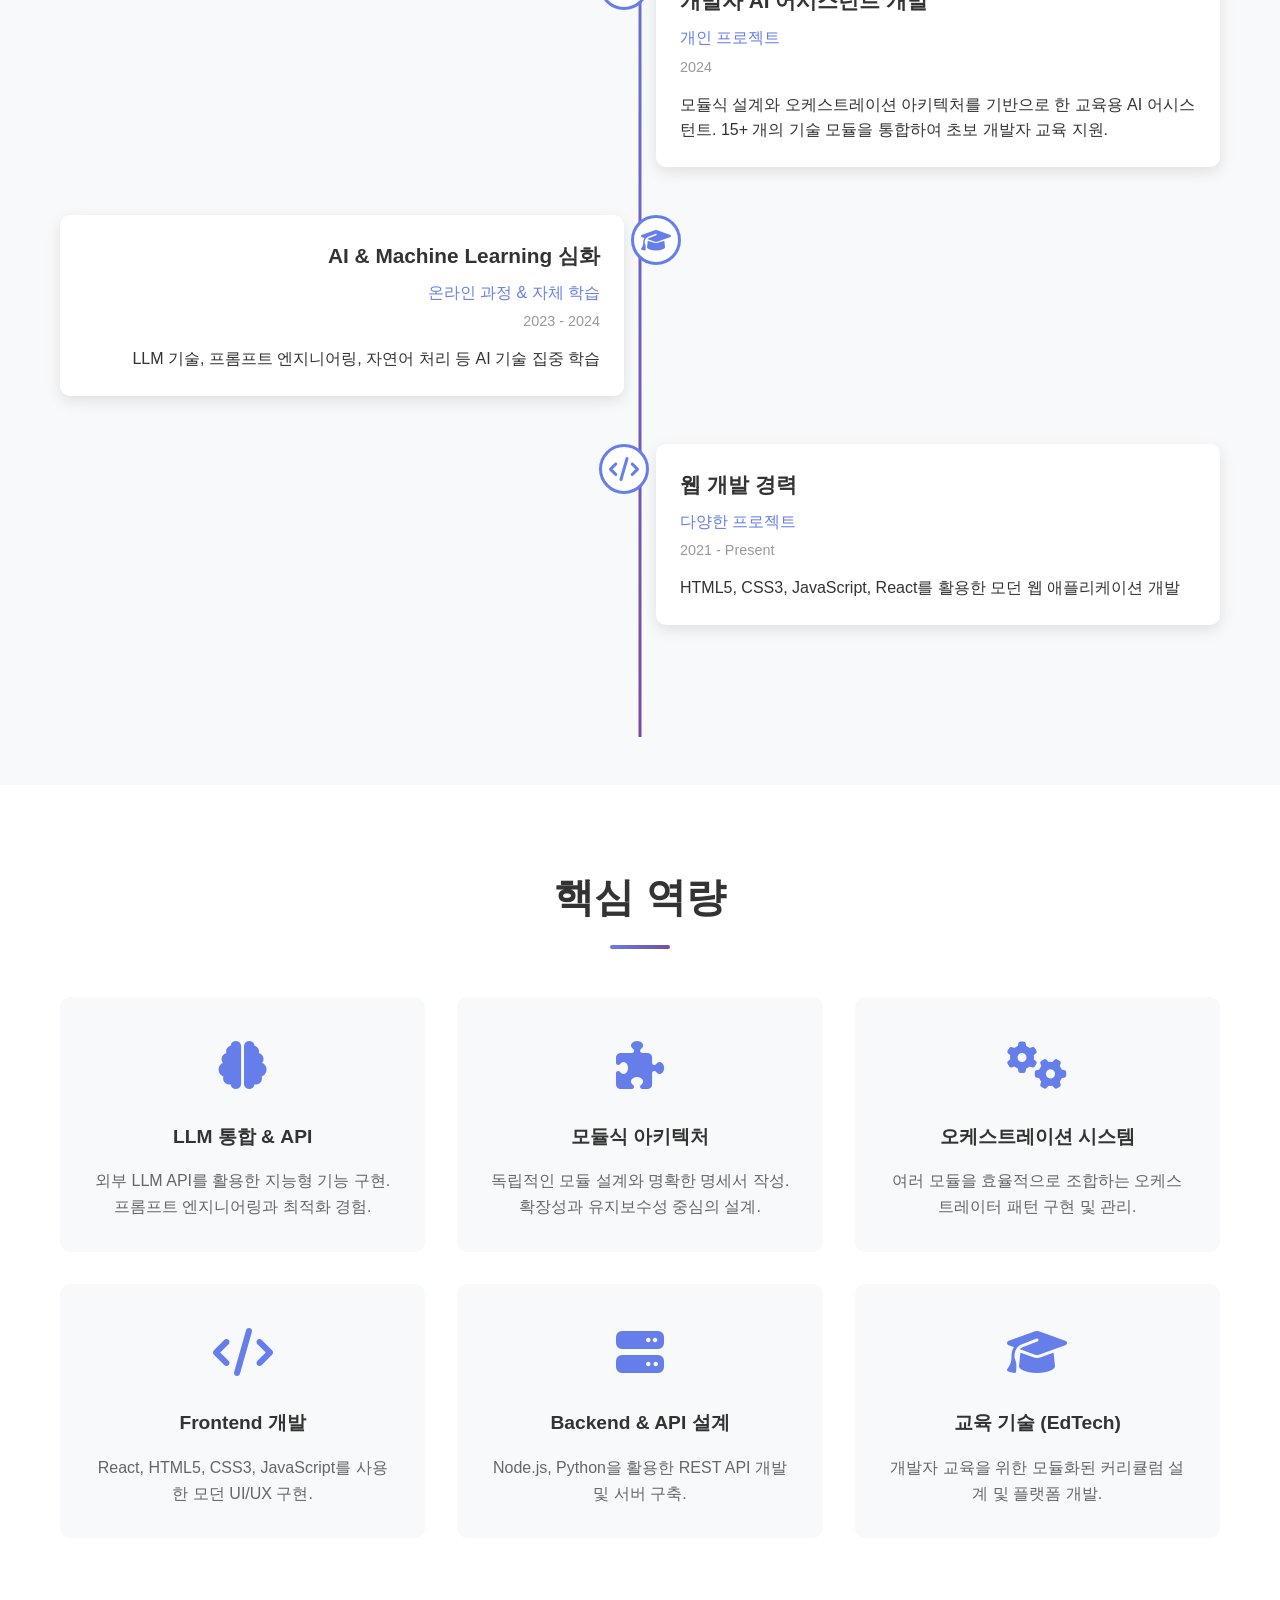
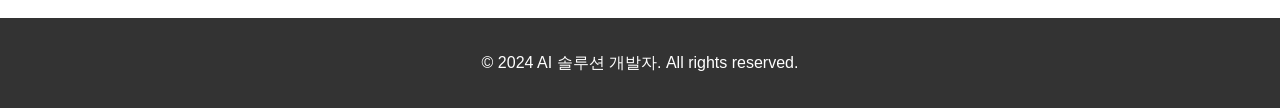
==== commit 38cf2a63: "ugtt" ====
--- a/about.html
+++ b/about.html
@@ -25,7 +25,7 @@
     <!-- 페이지 헤더 -->
     <section class="page-header">
         <h1>About Me</h1>
-        <p>저에 대해 더 알아보세요</p>
+        <p>AI 솔루션 개발자의 여정</p>
     </section>
 
     <main>
@@ -45,16 +45,16 @@
                         </div>
                     </div>
                     <div class="about-right">
-                        <h2>김개발</h2>
-                        <p class="sub-title">풀스택 개발자 & 웹 디자이너</p>
+                        <h2>AI 솔루션 개발자</h2>
+                        <p class="sub-title">LLM 통합 | 지능형 시스템 | 오케스트레이션</p>
                         <p class="description">
-                            안녕하세요! 저는 현대적이고 사용자 친화적인 웹 애플리케이션을 만드는 것에 열정을 가지고 있는 개발자입니다.
+                            현대의 AI 기술을 활용하여 실제 문제를 해결하는 것에 열정을 가지고 있습니다. 외부 LLM API를 통합하여 프론트엔드 애플리케이션에 지능형 기능을 추가하고, 복잡한 시스템을 모듈식으로 설계하며 오케스트레이션 아키텍처로 통합합니다.
                         </p>
                         <p class="description">
-                            5년 이상의 웹 개발 경험을 통해 HTML, CSS, JavaScript, React, Vue.js 등 다양한 기술을 습득했습니다. 저는 항상 최신 기술을 학습하고 사용자 경험을 최우선으로 생각합니다.
+                            또래상담 AI 챗봇과 초보 개발자 교육 어시스턴트 등 여러 AI 기반 솔루션을 개발했습니다. 각 프로젝트에서 사용자 경험과 시스템 확장성을 최우선으로 생각하며, 명확한 명세서와 모듈식 설계를 통해 유지보수가 용이한 시스템을 구축합니다.
                         </p>
                         <p class="description">
-                            클라이언트의 요구사항을 정확히 이해하고 그것을 훌륭한 디지털 솔루션으로 변환하는 것이 제 목표입니다.
+                            기술과 창의성을 결합하여 사용자에게 실질적인 가치를 제공하는 한 것이 제 목표입니다.
                         </p>
                     </div>
                 </div>
@@ -64,29 +64,29 @@
         <!-- 경력 및 교육 -->
         <section class="timeline-section">
             <div class="container">
-                <h2 class="section-title">Experience & Education</h2>
+                <h2 class="section-title">경력 & 프로젝트</h2>
                 <div class="timeline">
                     <div class="timeline-item">
                         <div class="timeline-marker">
-                            <i class="fas fa-briefcase"></i>
+                            <i class="fas fa-star"></i>
                         </div>
                         <div class="timeline-content">
-                            <h3>Senior Web Developer</h3>
-                            <p class="timeline-company">Tech Innovations Inc.</p>
-                            <p class="timeline-date">2023 - Present</p>
-                            <p>React와 Node.js를 사용한 대규모 웹 애플리케이션 개발 주도</p>
+                            <h3>또래상담 AI 챗봇 개발</h3>
+                            <p class="timeline-company">개인 프로젝트</p>
+                            <p class="timeline-date">2024</p>
+                            <p>외부 LLM API를 통합한 청소년 상담 지원 AI 챗봇 개발. 모던 프론트엔드 인터페이스와 실시간 채팅 기능 구현.</p>
                         </div>
                     </div>
 
                     <div class="timeline-item">
                         <div class="timeline-marker">
-                            <i class="fas fa-briefcase"></i>
+                            <i class="fas fa-star"></i>
                         </div>
                         <div class="timeline-content">
-                            <h3>Full Stack Developer</h3>
-                            <p class="timeline-company">Digital Solutions Ltd.</p>
-                            <p class="timeline-date">2020 - 2023</p>
-                            <p>프론트엔드, 백엔드 모두 담당한 풀스택 개발자로서 다양한 프로젝트 완성</p>
+                            <h3>개발자 AI 어시스턴트 개발</h3>
+                            <p class="timeline-company">개인 프로젝트</p>
+                            <p class="timeline-date">2024</p>
+                            <p>모듈식 설계와 오케스트레이션 아키텍처를 기반으로 한 교육용 AI 어시스턴트. 15+ 개의 기술 모듈을 통합하여 초보 개발자 교육 지원.</p>
                         </div>
                     </div>
 
@@ -95,22 +95,22 @@
                             <i class="fas fa-graduation-cap"></i>
                         </div>
                         <div class="timeline-content">
-                            <h3>Computer Science Bachelor's Degree</h3>
-                            <p class="timeline-company">Seoul National University</p>
-                            <p class="timeline-date">2016 - 2020</p>
-                            <p>컴퓨터과학 전공 성적 우수로 졸업</p>
+                            <h3>AI & Machine Learning 심화</h3>
+                            <p class="timeline-company">온라인 과정 & 자체 학습</p>
+                            <p class="timeline-date">2023 - 2024</p>
+                            <p>LLM 기술, 프롬프트 엔지니어링, 자연어 처리 등 AI 기술 집중 학습</p>
                         </div>
                     </div>
 
                     <div class="timeline-item">
                         <div class="timeline-marker">
-                            <i class="fas fa-certificate"></i>
+                            <i class="fas fa-code"></i>
                         </div>
                         <div class="timeline-content">
-                            <h3>Web Development Certification</h3>
-                            <p class="timeline-company">Udemy Professional Course</p>
-                            <p class="timeline-date">2019</p>
-                            <p>현시대 웹 개발 기술 집중 과정 수료</p>
+                            <h3>웹 개발 경력</h3>
+                            <p class="timeline-company">다양한 프로젝트</p>
+                            <p class="timeline-date">2021 - Present</p>
+                            <p>HTML5, CSS3, JavaScript, React를 활용한 모던 웹 애플리케이션 개발</p>
                         </div>
                     </div>
                 </div>
@@ -120,54 +120,54 @@
         <!-- 전문 분야 -->
         <section class="expertise-section">
             <div class="container">
-                <h2 class="section-title">Expertise</h2>
+                <h2 class="section-title">핵심 역량</h2>
                 <div class="expertise-grid">
+                    <div class="expertise-item">
+                        <div class="expertise-icon">
+                            <i class="fas fa-brain"></i>
+                        </div>
+                        <h3>LLM 통합 & API</h3>
+                        <p>외부 LLM API를 활용한 지능형 기능 구현. 프롬프트 엔지니어링과 최적화 경험.</p>
+                    </div>
+
+                    <div class="expertise-item">
+                        <div class="expertise-icon">
+                            <i class="fas fa-puzzle-piece"></i>
+                        </div>
+                        <h3>모듈식 아키텍처</h3>
+                        <p>독립적인 모듈 설계와 명확한 명세서 작성. 확장성과 유지보수성 중심의 설계.</p>
+                    </div>
+
+                    <div class="expertise-item">
+                        <div class="expertise-icon">
+                            <i class="fas fa-cogs"></i>
+                        </div>
+                        <h3>오케스트레이션 시스템</h3>
+                        <p>여러 모듈을 효율적으로 조합하는 오케스트레이터 패턴 구현 및 관리.</p>
+                    </div>
+
                     <div class="expertise-item">
                         <div class="expertise-icon">
                             <i class="fas fa-code"></i>
                         </div>
-                        <h3>Frontend Development</h3>
-                        <p>React, Vue.js, TypeScript를 사용한 모던 UI 개발. 성능 최적화와 사용자 경험을 우선합니다.</p>
+                        <h3>Frontend 개발</h3>
+                        <p>React, HTML5, CSS3, JavaScript를 사용한 모던 UI/UX 구현.</p>
                     </div>
 
                     <div class="expertise-item">
                         <div class="expertise-icon">
                             <i class="fas fa-server"></i>
                         </div>
-                        <h3>Backend Development</h3>
-                        <p>Node.js, Python, Express, Django를 통한 안정적인 백엔드 서버 구축 및 API 개발.</p>
+                        <h3>Backend & API 설계</h3>
+                        <p>Node.js, Python을 활용한 REST API 개발 및 서버 구축.</p>
                     </div>
 
                     <div class="expertise-item">
                         <div class="expertise-icon">
-                            <i class="fas fa-database"></i>
+                            <i class="fas fa-graduation-cap"></i>
                         </div>
-                        <h3>Database Design</h3>
-                        <p>MongoDB, PostgreSQL, MySQL 등 다양한 데이터베이스 설계 및 최적화 경험.</p>
-                    </div>
-
-                    <div class="expertise-item">
-                        <div class="expertise-icon">
-                            <i class="fas fa-mobile-alt"></i>
-                        </div>
-                        <h3>Responsive Design</h3>
-                        <p>모든 기기에 최적화된 반응형 웹 디자인. 모바일 우선 개발 방식 실천.</p>
-                    </div>
-
-                    <div class="expertise-item">
-                        <div class="expertise-icon">
-                            <i class="fas fa-palette"></i>
-                        </div>
-                        <h3>UI/UX Design</h3>
-                        <p>사용자 중심의 아름다운 인터페이스 디자인. Figma, Adobe XD 활용.</p>
-                    </div>
-
-                    <div class="expertise-item">
-                        <div class="expertise-icon">
-                            <i class="fas fa-cogs"></i>
-                        </div>
-                        <h3>DevOps & Tools</h3>
-                        <p>Git, Docker, AWS, CI/CD 파이프라인 구축. 개발 효율성 극대화.</p>
+                        <h3>교육 기술 (EdTech)</h3>
+                        <p>개발자 교육을 위한 모듈화된 커리큘럼 설계 및 플랫폼 개발.</p>
                     </div>
                 </div>
             </div>
@@ -177,7 +177,7 @@
     <!-- 푸터 -->
     <footer class="footer">
         <div class="container">
-            <p>&copy; 2024 김개발. All rights reserved.</p>
+            <p>&copy; 2024 AI 솔루션 개발자. All rights reserved.</p>
         </div>
     </footer>
 
